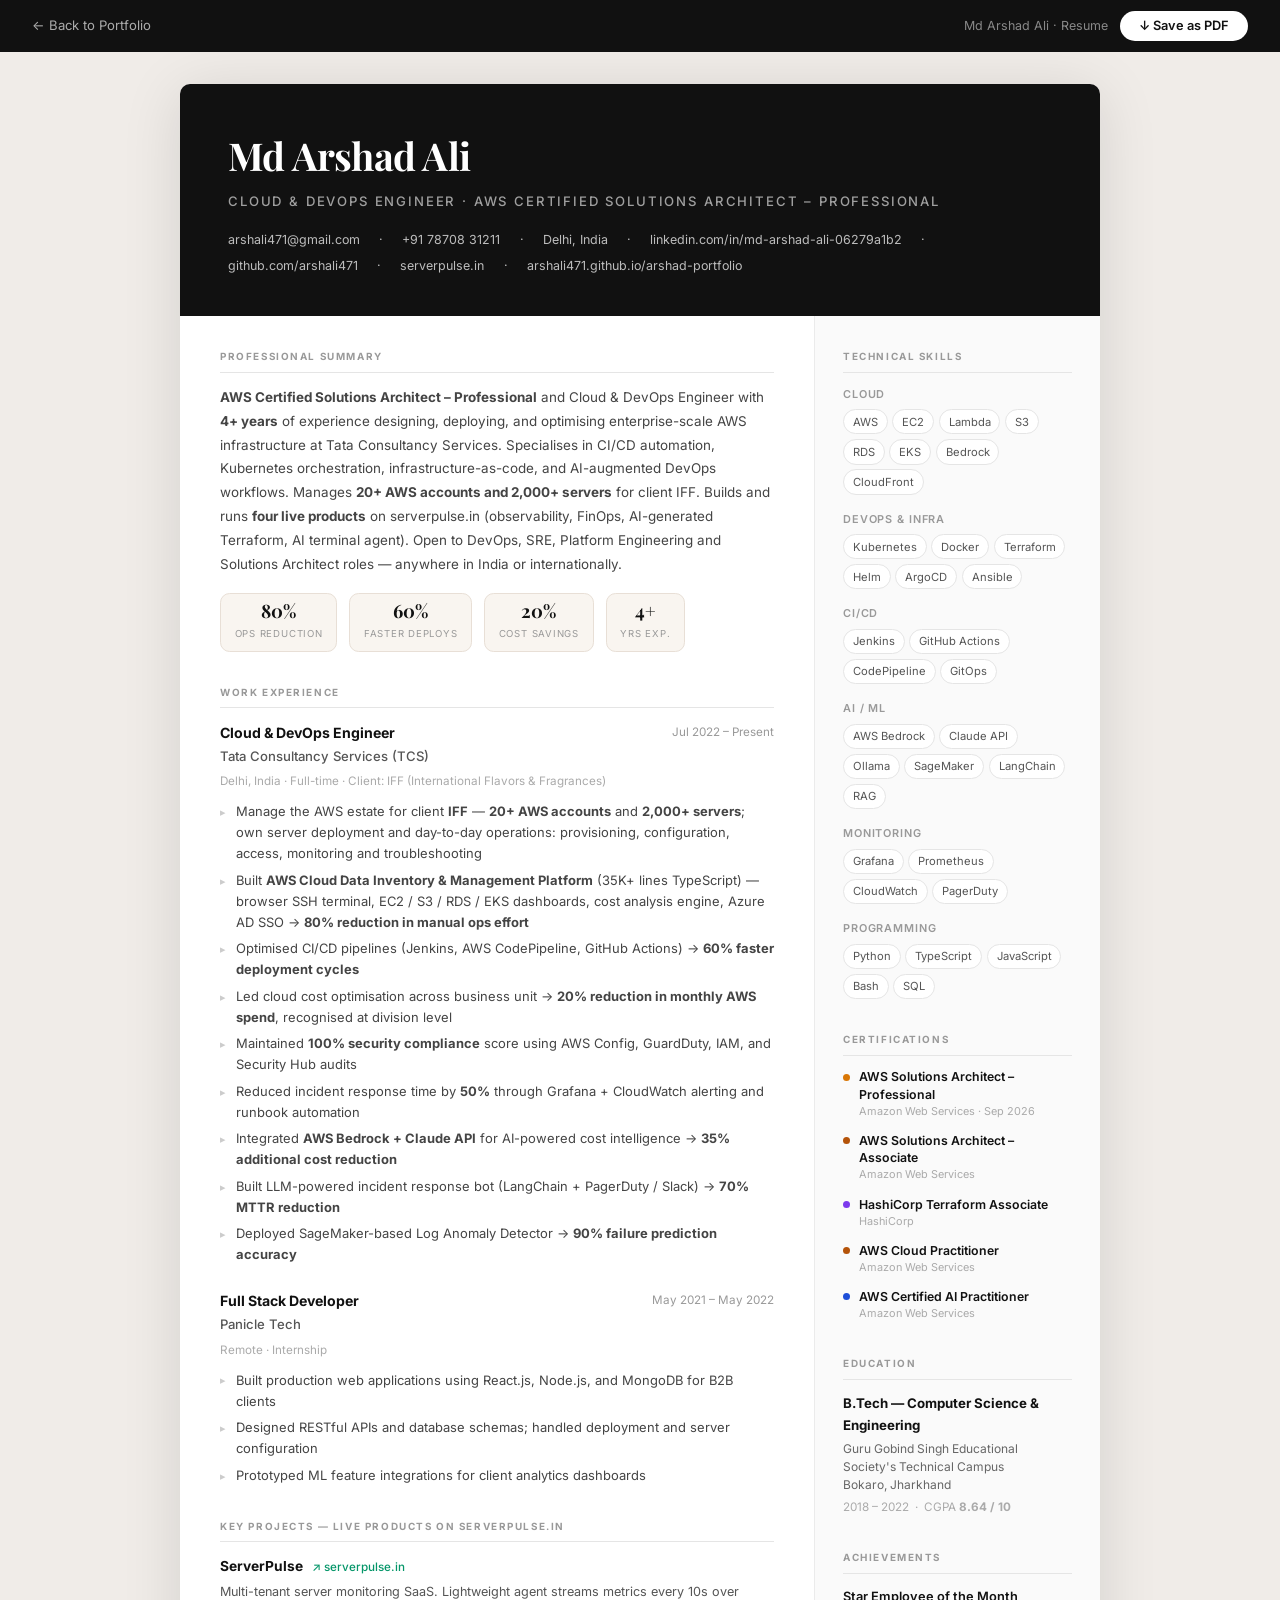
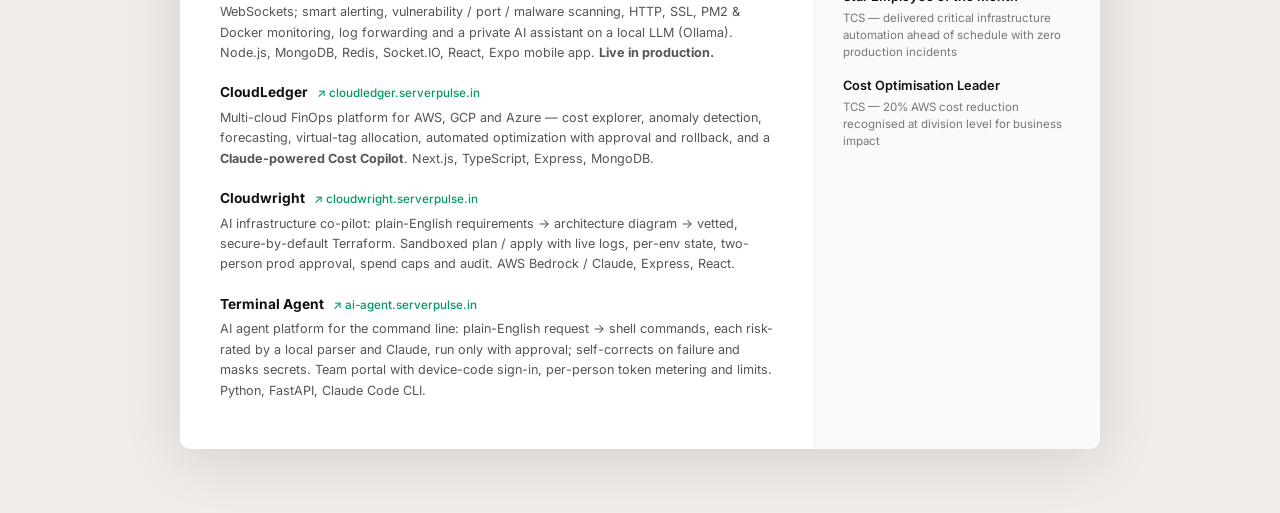
==== frontend/public/resume.html @ ee8f2234 "Redesign portfolio and add AWS SA Pro, serverpulse.in products and IFF scope - Dark redesign: glass " ====
<!DOCTYPE html>
<html lang="en">
<head>
  <meta charset="UTF-8">
  <meta name="viewport" content="width=device-width, initial-scale=1.0">
  <title>Md Arshad Ali — Resume</title>
  <link rel="icon" type="image/svg+xml" href="/portfolio/favicon.svg">
  <link rel="preconnect" href="https://fonts.googleapis.com">
  <link href="https://fonts.googleapis.com/css2?family=Inter:wght@300;400;500;600;700&family=Playfair+Display:wght@700&display=swap" rel="stylesheet">
  <style>
    *, *::before, *::after { box-sizing: border-box; margin: 0; padding: 0; }

    body {
      font-family: 'Inter', -apple-system, BlinkMacSystemFont, sans-serif;
      font-size: 13.5px;
      line-height: 1.65;
      color: #111111;
      background: #f0ece8;
    }

    /* ── Action bar ── */
    .action-bar {
      background: #111111;
      padding: 0.7rem 2rem;
      display: flex;
      align-items: center;
      justify-content: space-between;
      gap: 1rem;
      position: sticky;
      top: 0;
      z-index: 100;
    }
    .action-bar a {
      color: rgba(255,255,255,0.65);
      text-decoration: none;
      font-size: 0.82rem;
      transition: color 0.2s;
    }
    .action-bar a:hover { color: #fff; }
    .action-bar-right { display: flex; align-items: center; gap: 0.75rem; }
    .action-label { font-size: 0.78rem; color: rgba(255,255,255,0.5); }
    .btn-print {
      background: #ffffff;
      color: #111111;
      border: none;
      padding: 0.45rem 1.2rem;
      border-radius: 9999px;
      font-size: 0.8rem;
      font-weight: 600;
      font-family: Inter, sans-serif;
      cursor: pointer;
      transition: background 0.2s;
    }
    .btn-print:hover { background: #f0ece8; }

    /* ── Resume paper ── */
    .resume {
      max-width: 920px;
      margin: 2rem auto;
      background: #ffffff;
      box-shadow: 0 8px 60px rgba(0,0,0,0.12);
      border-radius: 10px;
      overflow: hidden;
    }

    /* ── Header ── */
    .resume-header {
      background: #111111;
      color: #ffffff;
      padding: 2.5rem 3rem;
      -webkit-print-color-adjust: exact;
      print-color-adjust: exact;
    }
    .resume-header h1 {
      font-family: 'Playfair Display', Georgia, serif;
      font-size: 2.4rem;
      font-weight: 700;
      letter-spacing: -0.02em;
      margin-bottom: 0.25rem;
    }
    .header-title {
      font-size: 0.82rem;
      font-weight: 500;
      color: rgba(255,255,255,0.6);
      text-transform: uppercase;
      letter-spacing: 0.14em;
      margin-bottom: 1.1rem;
    }
    .contact-row {
      display: flex;
      flex-wrap: wrap;
      gap: 0.3rem 1.2rem;
    }
    .contact-row a, .contact-row span {
      font-size: 0.78rem;
      color: rgba(255,255,255,0.72);
      text-decoration: none;
    }
    .contact-row a:hover { color: #fff; }
    .contact-sep { color: rgba(255,255,255,0.3); }

    /* ── Body grid ── */
    .resume-body {
      display: grid;
      grid-template-columns: 1fr 285px;
    }

    .resume-main {
      padding: 2rem 2.5rem 3rem;
      border-right: 1px solid #ebebeb;
    }

    .resume-sidebar {
      padding: 2rem 1.75rem 3rem;
      background: #fafafa;
    }

    /* ── Section ── */
    .section { margin-bottom: 2rem; }
    .section:last-child { margin-bottom: 0; }

    .section-title {
      font-size: 0.62rem;
      font-weight: 700;
      text-transform: uppercase;
      letter-spacing: 0.16em;
      color: #999999;
      margin-bottom: 0.8rem;
      padding-bottom: 0.45rem;
      border-bottom: 1px solid #e5e5e5;
    }

    /* ── Summary ── */
    .summary { color: #444444; line-height: 1.78; font-size: 0.84rem; }

    .metrics-row {
      display: flex;
      gap: 0.75rem;
      margin-top: 1rem;
      flex-wrap: wrap;
    }
    .metric {
      background: #f9f5f0;
      border: 1px solid #e8dfd6;
      border-radius: 0.6rem;
      padding: 0.45rem 0.85rem;
      text-align: center;
    }
    .metric-num {
      font-family: 'Playfair Display', Georgia, serif;
      font-size: 1.15rem;
      font-weight: 700;
      color: #111111;
      display: block;
      line-height: 1.1;
    }
    .metric-label {
      font-size: 0.6rem;
      color: #999999;
      text-transform: uppercase;
      letter-spacing: 0.08em;
    }

    /* ── Job ── */
    .job { margin-bottom: 1.5rem; }
    .job:last-child { margin-bottom: 0; }

    .job-header { display: flex; justify-content: space-between; align-items: flex-start; }
    .job-title { font-weight: 700; font-size: 0.88rem; color: #111111; }
    .job-company { font-size: 0.82rem; color: #555555; font-weight: 500; margin-top: 0.1rem; }
    .job-date {
      font-size: 0.73rem;
      color: #999999;
      white-space: nowrap;
      flex-shrink: 0;
      margin-left: 1rem;
      margin-top: 0.1rem;
    }
    .job-location { font-size: 0.73rem; color: #aaaaaa; margin: 0.3rem 0 0.6rem; }

    .job ul { list-style: none; padding: 0; }
    .job ul li {
      font-size: 0.81rem;
      color: #444444;
      padding-left: 1rem;
      position: relative;
      margin-bottom: 0.35rem;
      line-height: 1.62;
    }
    .job ul li::before {
      content: '▸';
      position: absolute;
      left: 0;
      color: #cccccc;
      font-size: 0.68rem;
      top: 0.18rem;
    }

    /* ── Project ── */
    .project { margin-bottom: 1.1rem; }
    .project:last-child { margin-bottom: 0; }

    .project-name { font-weight: 700; font-size: 0.86rem; color: #111111; }
    .project-link {
      font-size: 0.73rem;
      color: #059669;
      text-decoration: none;
      margin-left: 0.4rem;
      font-weight: 500;
    }
    .project-desc {
      font-size: 0.79rem;
      color: #555555;
      line-height: 1.62;
      margin-top: 0.25rem;
    }

    /* ── Sidebar: Skills ── */
    .skill-group { margin-bottom: 1rem; }
    .skill-group:last-child { margin-bottom: 0; }
    .skill-group-label {
      font-size: 0.68rem;
      font-weight: 600;
      color: #999999;
      text-transform: uppercase;
      letter-spacing: 0.08em;
      margin-bottom: 0.35rem;
    }
    .skill-tags { display: flex; flex-wrap: wrap; gap: 0.3rem; }
    .skill-tag {
      font-size: 0.7rem;
      padding: 0.15rem 0.55rem;
      border-radius: 9999px;
      background: #ffffff;
      border: 1px solid #e5e5e5;
      color: #555555;
    }

    /* ── Sidebar: Certs ── */
    .cert { display: flex; align-items: flex-start; gap: 0.55rem; margin-bottom: 0.7rem; }
    .cert:last-child { margin-bottom: 0; }
    .cert-dot { width: 7px; height: 7px; border-radius: 50%; flex-shrink: 0; margin-top: 0.33rem; }
    .cert-name { font-size: 0.77rem; font-weight: 600; color: #111111; line-height: 1.4; }
    .cert-issuer { font-size: 0.68rem; color: #aaaaaa; }

    /* ── Sidebar: Education ── */
    .edu-degree { font-size: 0.83rem; font-weight: 700; color: #111111; }
    .edu-school { font-size: 0.75rem; color: #666666; margin-top: 0.2rem; line-height: 1.5; }
    .edu-detail { font-size: 0.73rem; color: #aaaaaa; margin-top: 0.25rem; }

    /* ── Sidebar: Achievements ── */
    .achievement { margin-bottom: 0.85rem; }
    .achievement:last-child { margin-bottom: 0; }
    .achievement-title { font-size: 0.8rem; font-weight: 600; color: #111111; }
    .achievement-desc { font-size: 0.72rem; color: #777777; margin-top: 0.15rem; line-height: 1.5; }

    /* ── Print ── */
    @media print {
      .action-bar, .page-spacer { display: none !important; }
      body { background: #ffffff; }
      .resume { max-width: 100%; margin: 0; box-shadow: none; border-radius: 0; zoom: 0.8; }
      .resume-body { grid-template-columns: 1fr 260px; }
      .section { margin-bottom: 1.4rem; }
      .job, .project { break-inside: avoid; }
      .resume-header { -webkit-print-color-adjust: exact; print-color-adjust: exact; }
      .metric { -webkit-print-color-adjust: exact; print-color-adjust: exact; }
    }
    @page { margin: 0.6cm; size: A4; }
  </style>
</head>
<body>

  <!-- Action bar -->
  <div class="action-bar">
    <a href="/portfolio/">← Back to Portfolio</a>
    <div class="action-bar-right">
      <span class="action-label">Md Arshad Ali · Resume</span>
      <button class="btn-print" onclick="window.print()">↓ Save as PDF</button>
    </div>
  </div>

  <div class="resume">

    <!-- Header -->
    <div class="resume-header">
      <h1>Md Arshad Ali</h1>
      <p class="header-title">Cloud &amp; DevOps Engineer · AWS Certified Solutions Architect – Professional</p>
      <div class="contact-row">
        <a href="mailto:arshali471@gmail.com">arshali471@gmail.com</a>
        <span class="contact-sep">·</span>
        <a href="tel:+917870831211">+91 78708 31211</a>
        <span class="contact-sep">·</span>
        <span>Delhi, India</span>
        <span class="contact-sep">·</span>
        <a href="https://linkedin.com/in/md-arshad-ali-06279a1b2" target="_blank">linkedin.com/in/md-arshad-ali-06279a1b2</a>
        <span class="contact-sep">·</span>
        <a href="https://github.com/arshali471" target="_blank">github.com/arshali471</a>
        <span class="contact-sep">·</span>
        <a href="https://serverpulse.in" target="_blank">serverpulse.in</a>
        <span class="contact-sep">·</span>
        <a href="https://arshali471.github.io/portfolio/" target="_blank">arshali471.github.io/arshad-portfolio</a>
      </div>
    </div>

    <!-- Body -->
    <div class="resume-body">

      <!-- Main column -->
      <div class="resume-main">

        <div class="section">
          <p class="section-title">Professional Summary</p>
          <p class="summary">
            <strong>AWS Certified Solutions Architect – Professional</strong> and Cloud &amp; DevOps Engineer with <strong>4+ years</strong> of experience designing, deploying, and optimising enterprise-scale AWS infrastructure at Tata Consultancy Services. Specialises in CI/CD automation, Kubernetes orchestration, infrastructure-as-code, and AI-augmented DevOps workflows. Manages <strong>20+ AWS accounts and 2,000+ servers</strong> for client IFF. Builds and runs <strong>four live products</strong> on serverpulse.in (observability, FinOps, AI-generated Terraform, AI terminal agent). Open to DevOps, SRE, Platform Engineering and Solutions Architect roles — anywhere in India or internationally.
          </p>
          <div class="metrics-row">
            <div class="metric"><span class="metric-num">80%</span><span class="metric-label">Ops Reduction</span></div>
            <div class="metric"><span class="metric-num">60%</span><span class="metric-label">Faster Deploys</span></div>
            <div class="metric"><span class="metric-num">20%</span><span class="metric-label">Cost Savings</span></div>
            <div class="metric"><span class="metric-num">4+</span><span class="metric-label">Yrs Exp.</span></div>
          </div>
        </div>

        <div class="section">
          <p class="section-title">Work Experience</p>

          <div class="job">
            <div class="job-header">
              <div>
                <p class="job-title">Cloud &amp; DevOps Engineer</p>
                <p class="job-company">Tata Consultancy Services (TCS)</p>
              </div>
              <span class="job-date">Jul 2022 – Present</span>
            </div>
            <p class="job-location">Delhi, India · Full-time · Client: IFF (International Flavors &amp; Fragrances)</p>
            <ul>
              <li>Manage the AWS estate for client <strong>IFF</strong> — <strong>20+ AWS accounts</strong> and <strong>2,000+ servers</strong>; own server deployment and day-to-day operations: provisioning, configuration, access, monitoring and troubleshooting</li>
              <li>Built <strong>AWS Cloud Data Inventory &amp; Management Platform</strong> (35K+ lines TypeScript) — browser SSH terminal, EC2 / S3 / RDS / EKS dashboards, cost analysis engine, Azure AD SSO → <strong>80% reduction in manual ops effort</strong></li>
              <li>Optimised CI/CD pipelines (Jenkins, AWS CodePipeline, GitHub Actions) → <strong>60% faster deployment cycles</strong></li>
              <li>Led cloud cost optimisation across business unit → <strong>20% reduction in monthly AWS spend</strong>, recognised at division level</li>
              <li>Maintained <strong>100% security compliance</strong> score using AWS Config, GuardDuty, IAM, and Security Hub audits</li>
              <li>Reduced incident response time by <strong>50%</strong> through Grafana + CloudWatch alerting and runbook automation</li>
              <li>Integrated <strong>AWS Bedrock + Claude API</strong> for AI-powered cost intelligence → <strong>35% additional cost reduction</strong></li>
              <li>Built LLM-powered incident response bot (LangChain + PagerDuty / Slack) → <strong>70% MTTR reduction</strong></li>
              <li>Deployed SageMaker-based Log Anomaly Detector → <strong>90% failure prediction accuracy</strong></li>
            </ul>
          </div>

          <div class="job">
            <div class="job-header">
              <div>
                <p class="job-title">Full Stack Developer</p>
                <p class="job-company">Panicle Tech</p>
              </div>
              <span class="job-date">May 2021 – May 2022</span>
            </div>
            <p class="job-location">Remote · Internship</p>
            <ul>
              <li>Built production web applications using React.js, Node.js, and MongoDB for B2B clients</li>
              <li>Designed RESTful APIs and database schemas; handled deployment and server configuration</li>
              <li>Prototyped ML feature integrations for client analytics dashboards</li>
            </ul>
          </div>
        </div>

        <div class="section">
          <p class="section-title">Key Projects — Live Products on serverpulse.in</p>

          <div class="project">
            <p class="project-name">ServerPulse <a class="project-link" href="https://serverpulse.in" target="_blank">↗ serverpulse.in</a></p>
            <p class="project-desc">Multi-tenant server monitoring SaaS. Lightweight agent streams metrics every 10s over WebSockets; smart alerting, vulnerability / port / malware scanning, HTTP, SSL, PM2 &amp; Docker monitoring, log forwarding and a private AI assistant on a local LLM (Ollama). Node.js, MongoDB, Redis, Socket.IO, React, Expo mobile app. <strong>Live in production.</strong></p>
          </div>

          <div class="project">
            <p class="project-name">CloudLedger <a class="project-link" href="https://cloudledger.serverpulse.in" target="_blank">↗ cloudledger.serverpulse.in</a></p>
            <p class="project-desc">Multi-cloud FinOps platform for AWS, GCP and Azure — cost explorer, anomaly detection, forecasting, virtual-tag allocation, automated optimization with approval and rollback, and a <strong>Claude-powered Cost Copilot</strong>. Next.js, TypeScript, Express, MongoDB.</p>
          </div>

          <div class="project">
            <p class="project-name">Cloudwright <a class="project-link" href="https://cloudwright.serverpulse.in" target="_blank">↗ cloudwright.serverpulse.in</a></p>
            <p class="project-desc">AI infrastructure co-pilot: plain-English requirements → architecture diagram → vetted, secure-by-default Terraform. Sandboxed plan / apply with live logs, per-env state, two-person prod approval, spend caps and audit. AWS Bedrock / Claude, Express, React.</p>
          </div>

          <div class="project">
            <p class="project-name">Terminal Agent <a class="project-link" href="https://ai-agent.serverpulse.in" target="_blank">↗ ai-agent.serverpulse.in</a></p>
            <p class="project-desc">AI agent platform for the command line: plain-English request → shell commands, each risk-rated by a local parser and Claude, run only with approval; self-corrects on failure and masks secrets. Team portal with device-code sign-in, per-person token metering and limits. Python, FastAPI, Claude Code CLI.</p>
          </div>
        </div>

      </div>

      <!-- Sidebar -->
      <div class="resume-sidebar">

        <div class="section">
          <p class="section-title">Technical Skills</p>

          <div class="skill-group">
            <p class="skill-group-label">Cloud</p>
            <div class="skill-tags">
              <span class="skill-tag">AWS</span>
              <span class="skill-tag">EC2</span>
              <span class="skill-tag">Lambda</span>
              <span class="skill-tag">S3</span>
              <span class="skill-tag">RDS</span>
              <span class="skill-tag">EKS</span>
              <span class="skill-tag">Bedrock</span>
              <span class="skill-tag">CloudFront</span>
            </div>
          </div>

          <div class="skill-group">
            <p class="skill-group-label">DevOps &amp; Infra</p>
            <div class="skill-tags">
              <span class="skill-tag">Kubernetes</span>
              <span class="skill-tag">Docker</span>
              <span class="skill-tag">Terraform</span>
              <span class="skill-tag">Helm</span>
              <span class="skill-tag">ArgoCD</span>
              <span class="skill-tag">Ansible</span>
            </div>
          </div>

          <div class="skill-group">
            <p class="skill-group-label">CI/CD</p>
            <div class="skill-tags">
              <span class="skill-tag">Jenkins</span>
              <span class="skill-tag">GitHub Actions</span>
              <span class="skill-tag">CodePipeline</span>
              <span class="skill-tag">GitOps</span>
            </div>
          </div>

          <div class="skill-group">
            <p class="skill-group-label">AI / ML</p>
            <div class="skill-tags">
              <span class="skill-tag">AWS Bedrock</span>
              <span class="skill-tag">Claude API</span>
              <span class="skill-tag">Ollama</span>
              <span class="skill-tag">SageMaker</span>
              <span class="skill-tag">LangChain</span>
              <span class="skill-tag">RAG</span>
            </div>
          </div>

          <div class="skill-group">
            <p class="skill-group-label">Monitoring</p>
            <div class="skill-tags">
              <span class="skill-tag">Grafana</span>
              <span class="skill-tag">Prometheus</span>
              <span class="skill-tag">CloudWatch</span>
              <span class="skill-tag">PagerDuty</span>
            </div>
          </div>

          <div class="skill-group">
            <p class="skill-group-label">Programming</p>
            <div class="skill-tags">
              <span class="skill-tag">Python</span>
              <span class="skill-tag">TypeScript</span>
              <span class="skill-tag">JavaScript</span>
              <span class="skill-tag">Bash</span>
              <span class="skill-tag">SQL</span>
            </div>
          </div>
        </div>

        <div class="section">
          <p class="section-title">Certifications</p>
          <div class="cert">
            <span class="cert-dot" style="background:#d97706"></span>
            <div>
              <p class="cert-name">AWS Solutions Architect – Professional</p>
              <p class="cert-issuer">Amazon Web Services · Sep 2026</p>
            </div>
          </div>
          <div class="cert">
            <span class="cert-dot" style="background:#b45309"></span>
            <div>
              <p class="cert-name">AWS Solutions Architect – Associate</p>
              <p class="cert-issuer">Amazon Web Services</p>
            </div>
          </div>
          <div class="cert">
            <span class="cert-dot" style="background:#7c3aed"></span>
            <div>
              <p class="cert-name">HashiCorp Terraform Associate</p>
              <p class="cert-issuer">HashiCorp</p>
            </div>
          </div>
          <div class="cert">
            <span class="cert-dot" style="background:#b45309"></span>
            <div>
              <p class="cert-name">AWS Cloud Practitioner</p>
              <p class="cert-issuer">Amazon Web Services</p>
            </div>
          </div>
          <div class="cert">
            <span class="cert-dot" style="background:#1d4ed8"></span>
            <div>
              <p class="cert-name">AWS Certified AI Practitioner</p>
              <p class="cert-issuer">Amazon Web Services</p>
            </div>
          </div>
        </div>

        <div class="section">
          <p class="section-title">Education</p>
          <p class="edu-degree">B.Tech — Computer Science &amp; Engineering</p>
          <p class="edu-school">Guru Gobind Singh Educational Society's Technical Campus<br>Bokaro, Jharkhand</p>
          <p class="edu-detail">2018 – 2022 &nbsp;·&nbsp; CGPA <strong>8.64 / 10</strong></p>
        </div>

        <div class="section">
          <p class="section-title">Achievements</p>
          <div class="achievement">
            <p class="achievement-title">Star Employee of the Month</p>
            <p class="achievement-desc">TCS — delivered critical infrastructure automation ahead of schedule with zero production incidents</p>
          </div>
          <div class="achievement">
            <p class="achievement-title">Cost Optimisation Leader</p>
            <p class="achievement-desc">TCS — 20% AWS cost reduction recognised at division level for business impact</p>
          </div>
        </div>

      </div>
    </div>
  </div>

  <div class="page-spacer" style="height:2rem"></div>

</body>
</html>
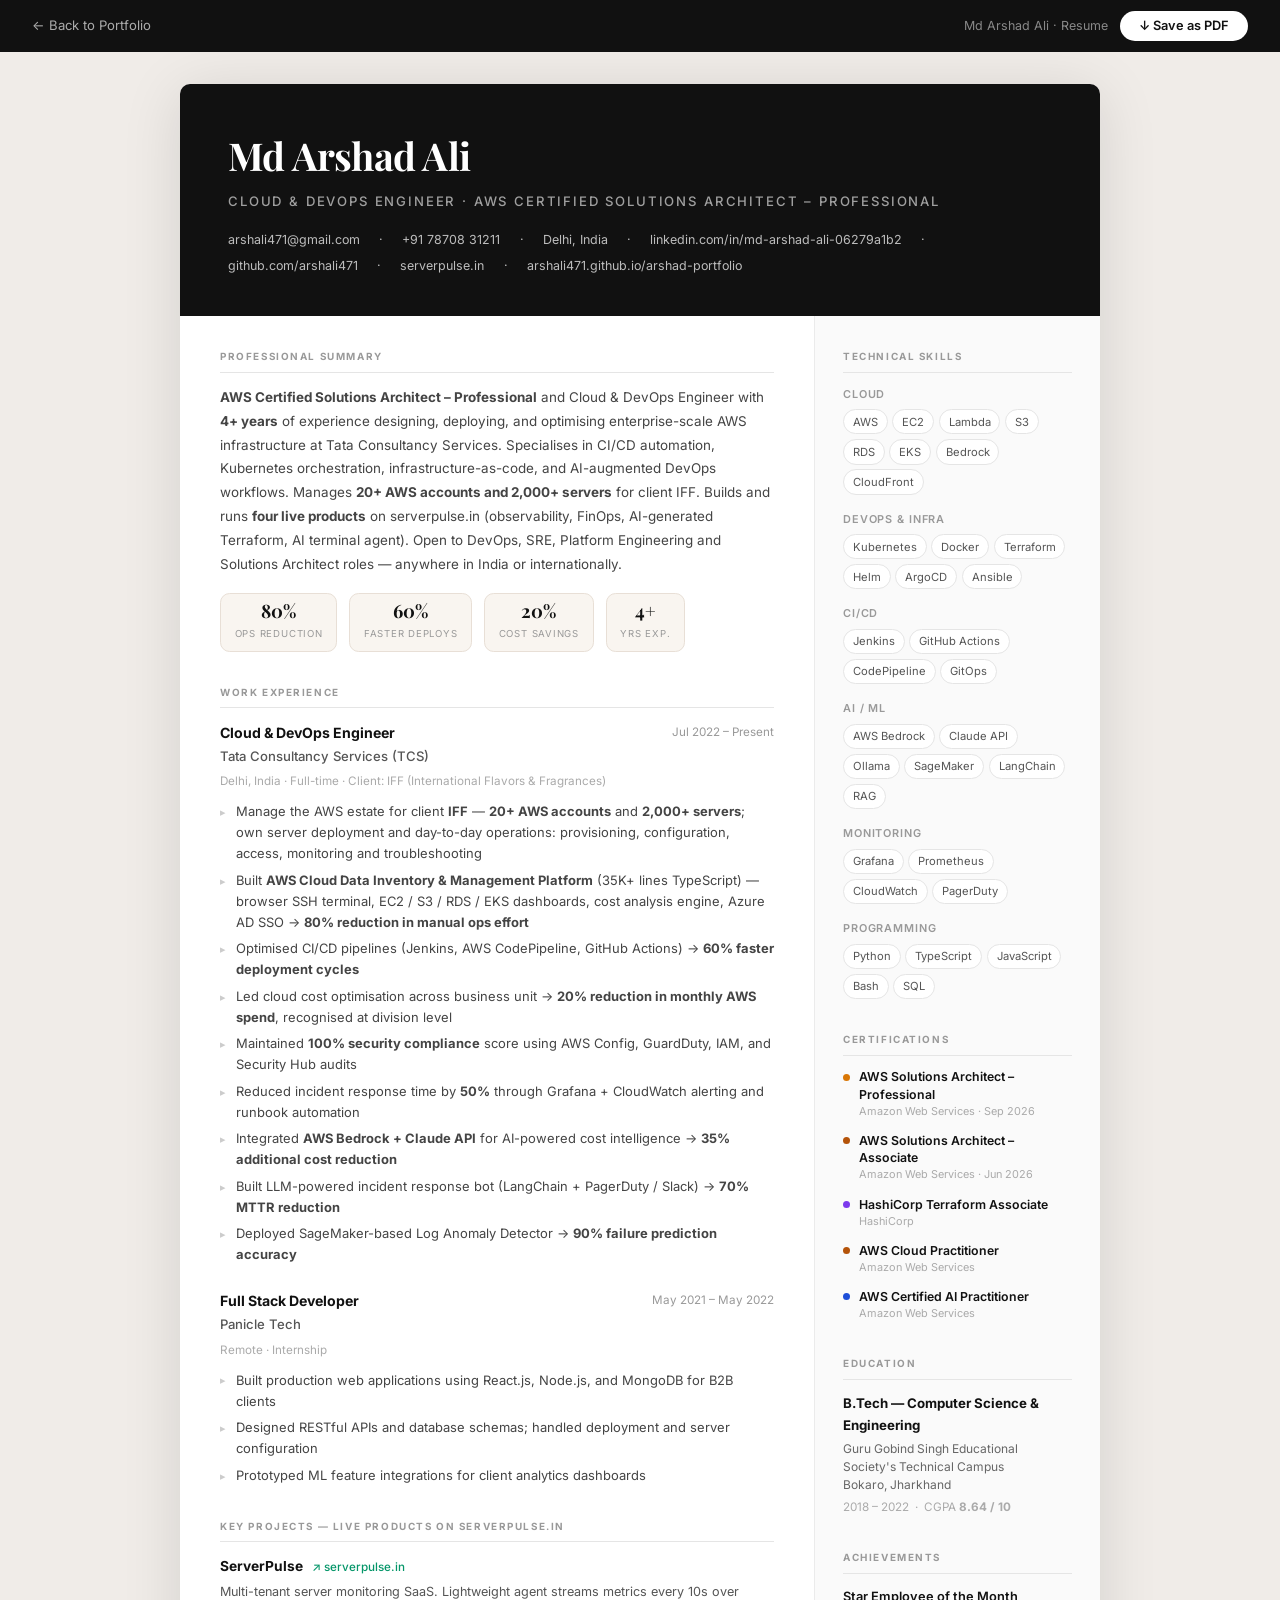
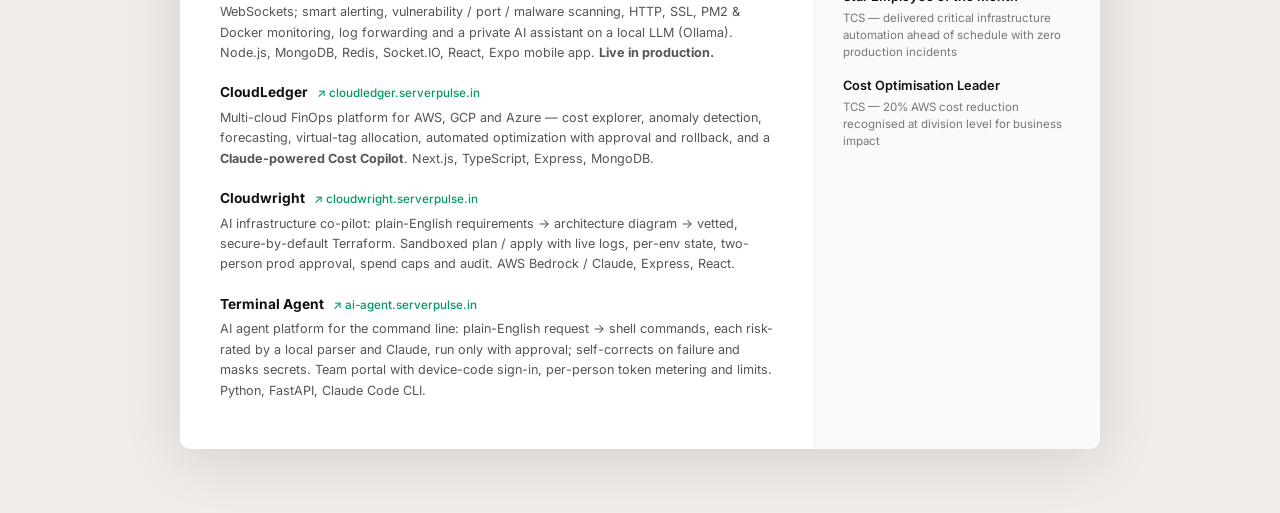
==== commit 29cf8ca4: "Add renewed AWS SA Associate certificate (Jun 2026, valid to Sep 2029) Show issue/expiry dates and a" ====
--- a/frontend/public/resume.html
+++ b/frontend/public/resume.html
@@ -478,7 +478,7 @@
             <span class="cert-dot" style="background:#b45309"></span>
             <div>
               <p class="cert-name">AWS Solutions Architect – Associate</p>
-              <p class="cert-issuer">Amazon Web Services</p>
+              <p class="cert-issuer">Amazon Web Services · Jun 2026</p>
             </div>
           </div>
           <div class="cert">
